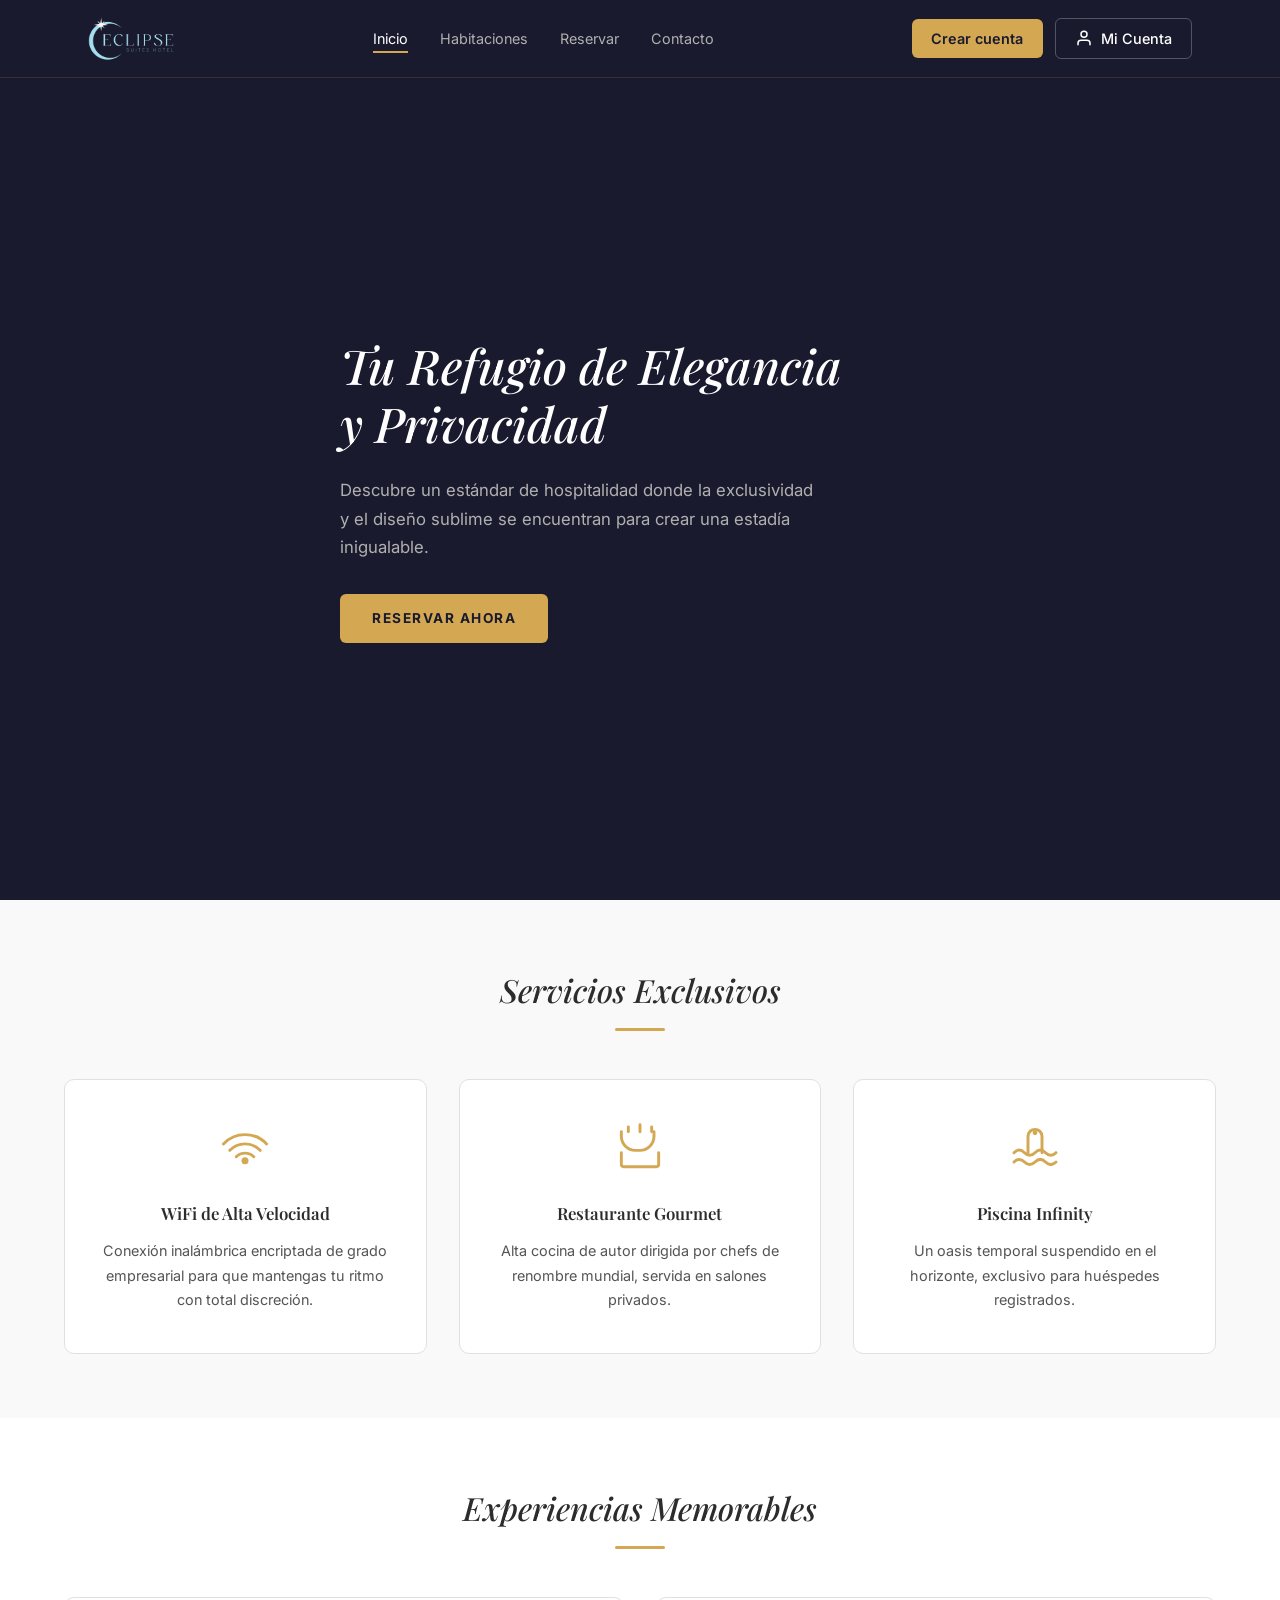
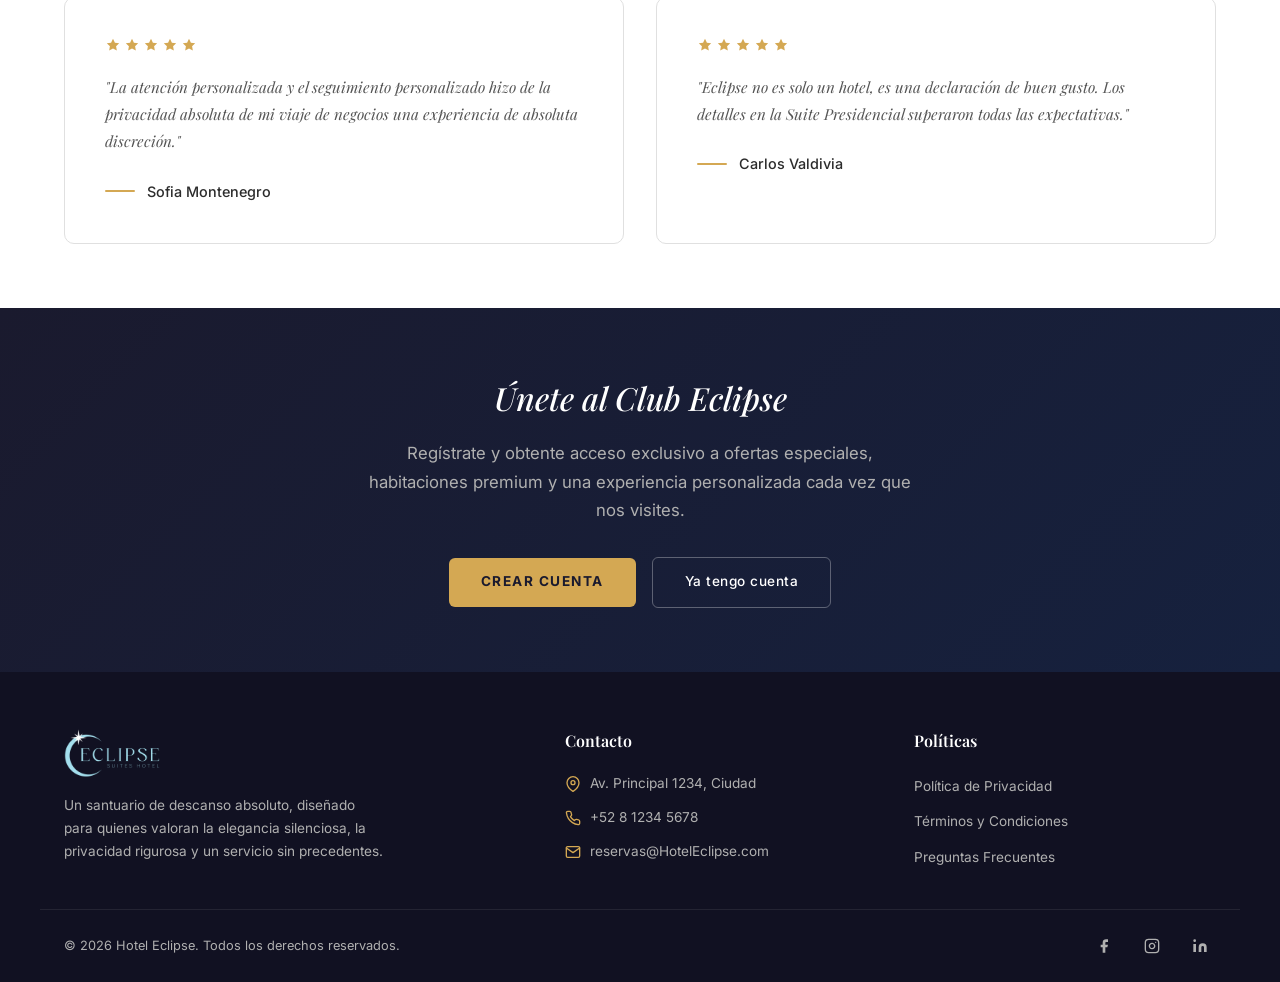
==== frontend/index.html @ 4c50db7a "Estructura de proyecto v.2" ====
<!DOCTYPE html>
<html lang="es">
<head>
    <meta charset="UTF-8">
    <meta name="viewport" content="width=device-width, initial-scale=1.0">
    <title>Hotel Eclipse - Tu Refugio de Elegancia</title>
    <link rel="preconnect" href="https://fonts.googleapis.com">
    <link rel="preconnect" href="https://fonts.gstatic.com" crossorigin>
    <link href="https://fonts.googleapis.com/css2?family=Inter:wght@300;400;500;600;700&family=Playfair+Display:ital,wght@0,400;0,500;0,600;0,700;1,400;1,500;1,600&display=swap" rel="stylesheet">
    <link rel="stylesheet" href="css/variables.css">
    <link rel="stylesheet" href="css/reset.css">
    <link rel="stylesheet" href="css/principal.css">
</head>
<body>

    <!-- HEADER -->
    <header class="header">
        <nav class="nav container">
            <a href="inicio.html" class="nav__logo">
                <img src="img/logo.webp" alt="Eclipse Suites Hotel" class="nav__logo-img">
            </a>

            <ul class="nav__menu">
                <li class="nav__item">
                    <a href="inicio.html" class="nav__link nav__link--activo">Inicio</a>
                </li>
                <li class="nav__item">
                    <a href="habitaciones.html" class="nav__link">Habitaciones</a>
                </li>
                <li class="nav__item">
                    <a href="reservar.html" class="nav__link">Reservar</a>
                </li>
                <li class="nav__item">
                    <a href="#contacto" class="nav__link">Contacto</a>
                </li>
            </ul>

            <div class="nav__acciones">
                <a href="registro.html" class="nav__btn-crear">Crear cuenta</a>
                <a href="iniciar-sesion.html" class="nav__cuenta">
                    <svg class="nav__cuenta-icono" viewBox="0 0 24 24" fill="none" stroke="currentColor" stroke-width="2" stroke-linecap="round" stroke-linejoin="round">
                        <path d="M20 21v-2a4 4 0 0 0-4-4H8a4 4 0 0 0-4 4v2"/>
                        <circle cx="12" cy="7" r="4"/>
                    </svg>
                    <span>Mi Cuenta</span>
                </a>
            </div>

            <button class="nav__hamburger" aria-label="Menu">
                <span></span>
                <span></span>
                <span></span>
            </button>
        </nav>
    </header>

    <!-- MAIN -->
    <main>

        <!-- HERO -->
        <section class="hero">
            <div class="hero__overlay"></div>
            <div class="hero__contenido container">
                <h1 class="hero__titulo">Tu Refugio de Elegancia<br>y Privacidad</h1>
                <p class="hero__subtitulo">
                    Descubre un estándar de hospitalidad donde la exclusividad y el diseño sublime se encuentran para crear una estadía inigualable.
                </p>
                <a href="reservar.html" class="hero__btn">RESERVAR AHORA</a>
            </div>
        </section>

        <!-- SERVICIOS -->
        <section class="servicios">
            <div class="container">
                <h2 class="seccion__titulo">Servicios Exclusivos</h2>

                <div class="servicios__grid">
                    <!-- WiFi -->
                    <div class="servicio__card">
                        <div class="servicio__icono">
                            <svg viewBox="0 0 48 48" fill="none" xmlns="http://www.w3.org/2000/svg">
                                <path d="M24 38a3 3 0 1 0 0-6 3 3 0 0 0 0 6z" fill="#d4a853"/>
                                <path d="M16.5 31.5a10.6 10.6 0 0 1 15 0" stroke="#d4a853" stroke-width="2.5" stroke-linecap="round"/>
                                <path d="M11 26a18 18 0 0 1 26 0" stroke="#d4a853" stroke-width="2.5" stroke-linecap="round"/>
                                <path d="M5.5 20.5a25.4 25.4 0 0 1 37 0" stroke="#d4a853" stroke-width="2.5" stroke-linecap="round"/>
                            </svg>
                        </div>
                        <h3 class="servicio__titulo">WiFi de Alta Velocidad</h3>
                        <p class="servicio__texto">Conexión inalámbrica encriptada de grado empresarial para que mantengas tu ritmo con total discreción.</p>
                    </div>

                    <!-- Restaurante -->
                    <div class="servicio__card">
                        <div class="servicio__icono">
                            <svg viewBox="0 0 48 48" fill="none" xmlns="http://www.w3.org/2000/svg">
                                <path d="M8 10v4c0 6.627 5.373 12 12 12h4c6.627 0 12-5.373 12-12v-4" stroke="#d4a853" stroke-width="2.5" stroke-linecap="round"/>
                                <path d="M14 10V6" stroke="#d4a853" stroke-width="2.5" stroke-linecap="round"/>
                                <path d="M24 10V4" stroke="#d4a853" stroke-width="2.5" stroke-linecap="round"/>
                                <path d="M34 10V6" stroke="#d4a853" stroke-width="2.5" stroke-linecap="round"/>
                                <path d="M8 28v10a2 2 0 0 0 2 2h28a2 2 0 0 0 2-2V28" stroke="#d4a853" stroke-width="2.5" stroke-linecap="round"/>
                            </svg>
                        </div>
                        <h3 class="servicio__titulo">Restaurante Gourmet</h3>
                        <p class="servicio__texto">Alta cocina de autor dirigida por chefs de renombre mundial, servida en salones privados.</p>
                    </div>

                    <!-- Piscina -->
                    <div class="servicio__card">
                        <div class="servicio__icono">
                            <svg viewBox="0 0 48 48" fill="none" xmlns="http://www.w3.org/2000/svg">
                                <path d="M6 28c3-3 6-3 9 0s6 3 9 0 6-3 9 0 6 3 9 0" stroke="#d4a853" stroke-width="2.5" stroke-linecap="round"/>
                                <path d="M6 36c3-3 6-3 9 0s6 3 9 0 6-3 9 0 6 3 9 0" stroke="#d4a853" stroke-width="2.5" stroke-linecap="round"/>
                                <path d="M18 28V14a6 6 0 0 1 12 0v14" stroke="#d4a853" stroke-width="2.5" stroke-linecap="round"/>
                                <circle cx="24" cy="11" r="2" fill="#d4a853"/>
                            </svg>
                        </div>
                        <h3 class="servicio__titulo">Piscina Infinity</h3>
                        <p class="servicio__texto">Un oasis temporal suspendido en el horizonte, exclusivo para huéspedes registrados.</p>
                    </div>
                </div>
            </div>
        </section>

        <!-- TESTIMONIOS -->
        <section class="testimonios">
            <div class="container">
                <h2 class="seccion__titulo">Experiencias Memorables</h2>

                <div class="testimonios__grid">
                    <div class="testimonio__card">
                        <div class="testimonio__estrellas">
                            <svg viewBox="0 0 20 20" fill="#d4a853"><path d="M10 1l2.39 4.84 5.34.78-3.87 3.77.91 5.33L10 13.27l-4.77 2.51.91-5.33L2.27 6.69l5.34-.78L10 1z"/></svg>
                            <svg viewBox="0 0 20 20" fill="#d4a853"><path d="M10 1l2.39 4.84 5.34.78-3.87 3.77.91 5.33L10 13.27l-4.77 2.51.91-5.33L2.27 6.69l5.34-.78L10 1z"/></svg>
                            <svg viewBox="0 0 20 20" fill="#d4a853"><path d="M10 1l2.39 4.84 5.34.78-3.87 3.77.91 5.33L10 13.27l-4.77 2.51.91-5.33L2.27 6.69l5.34-.78L10 1z"/></svg>
                            <svg viewBox="0 0 20 20" fill="#d4a853"><path d="M10 1l2.39 4.84 5.34.78-3.87 3.77.91 5.33L10 13.27l-4.77 2.51.91-5.33L2.27 6.69l5.34-.78L10 1z"/></svg>
                            <svg viewBox="0 0 20 20" fill="#d4a853"><path d="M10 1l2.39 4.84 5.34.78-3.87 3.77.91 5.33L10 13.27l-4.77 2.51.91-5.33L2.27 6.69l5.34-.78L10 1z"/></svg>
                        </div>
                        <p class="testimonio__cita">"La atención personalizada y el seguimiento personalizado hizo de la privacidad absoluta de mi viaje de negocios una experiencia de absoluta discreción."</p>
                        <div class="testimonio__autor">
                            <span class="testimonio__linea"></span>
                            <span class="testimonio__nombre">Sofia Montenegro</span>
                        </div>
                    </div>

                    <div class="testimonio__card">
                        <div class="testimonio__estrellas">
                            <svg viewBox="0 0 20 20" fill="#d4a853"><path d="M10 1l2.39 4.84 5.34.78-3.87 3.77.91 5.33L10 13.27l-4.77 2.51.91-5.33L2.27 6.69l5.34-.78L10 1z"/></svg>
                            <svg viewBox="0 0 20 20" fill="#d4a853"><path d="M10 1l2.39 4.84 5.34.78-3.87 3.77.91 5.33L10 13.27l-4.77 2.51.91-5.33L2.27 6.69l5.34-.78L10 1z"/></svg>
                            <svg viewBox="0 0 20 20" fill="#d4a853"><path d="M10 1l2.39 4.84 5.34.78-3.87 3.77.91 5.33L10 13.27l-4.77 2.51.91-5.33L2.27 6.69l5.34-.78L10 1z"/></svg>
                            <svg viewBox="0 0 20 20" fill="#d4a853"><path d="M10 1l2.39 4.84 5.34.78-3.87 3.77.91 5.33L10 13.27l-4.77 2.51.91-5.33L2.27 6.69l5.34-.78L10 1z"/></svg>
                            <svg viewBox="0 0 20 20" fill="#d4a853"><path d="M10 1l2.39 4.84 5.34.78-3.87 3.77.91 5.33L10 13.27l-4.77 2.51.91-5.33L2.27 6.69l5.34-.78L10 1z"/></svg>
                        </div>
                        <p class="testimonio__cita">"Eclipse no es solo un hotel, es una declaración de buen gusto. Los detalles en la Suite Presidencial superaron todas las expectativas."</p>
                        <div class="testimonio__autor">
                            <span class="testimonio__linea"></span>
                            <span class="testimonio__nombre">Carlos Valdivia</span>
                        </div>
                    </div>
                </div>
            </div>
        </section>

        <!-- CTA REGISTRO -->
        <section class="cta-registro">
            <div class="container cta-registro__contenido">
                <h2 class="cta-registro__titulo">Únete al Club Eclipse</h2>
                <p class="cta-registro__texto">Regístrate y obtente acceso exclusivo a ofertas especiales, habitaciones premium y una experiencia personalizada cada vez que nos visites.</p>
                <div class="cta-registro__botones">
                    <a href="registro.html" class="hero__btn">CREAR CUENTA</a>
                    <a href="iniciar-sesion.html" class="cta-registro__btn-secundario">Ya tengo cuenta</a>
                </div>
            </div>
        </section>

    </main>

    <!-- FOOTER -->
    <footer class="footer">
        <div class="footer__contenido container">
            <div class="footer__col footer__brand">
                <a href="inicio.html" class="footer__logo">
                    <img src="img/logo.webp" alt="Eclipse Suites Hotel" class="footer__logo-img">
                </a>
                <p class="footer__descripcion">Un santuario de descanso absoluto, diseñado para quienes valoran la elegancia silenciosa, la privacidad rigurosa y un servicio sin precedentes.</p>
            </div>

            <div class="footer__col">
                <h4 class="footer__titulo">Contacto</h4>
                <ul class="footer__lista">
                    <li class="footer__item">
                        <svg class="footer__item-icono" viewBox="0 0 24 24" fill="none" stroke="#d4a853" stroke-width="2" stroke-linecap="round" stroke-linejoin="round"><path d="M21 10c0 7-9 13-9 13s-9-6-9-13a9 9 0 0 1 18 0z"/><circle cx="12" cy="10" r="3"/></svg>
                        <span>Av. Principal 1234, Ciudad</span>
                    </li>
                    <li class="footer__item">
                        <svg class="footer__item-icono" viewBox="0 0 24 24" fill="none" stroke="#d4a853" stroke-width="2" stroke-linecap="round" stroke-linejoin="round"><path d="M22 16.92v3a2 2 0 0 1-2.18 2 19.79 19.79 0 0 1-8.63-3.07 19.5 19.5 0 0 1-6-6 19.79 19.79 0 0 1-3.07-8.67A2 2 0 0 1 4.11 2h3a2 2 0 0 1 2 1.72c.127.96.361 1.903.7 2.81a2 2 0 0 1-.45 2.11L8.09 9.91a16 16 0 0 0 6 6l1.27-1.27a2 2 0 0 1 2.11-.45c.907.339 1.85.573 2.81.7A2 2 0 0 1 22 16.92z"/></svg>
                        <span>+52 8 1234 5678</span>
                    </li>
                    <li class="footer__item">
                        <svg class="footer__item-icono" viewBox="0 0 24 24" fill="none" stroke="#d4a853" stroke-width="2" stroke-linecap="round" stroke-linejoin="round"><path d="M4 4h16c1.1 0 2 .9 2 2v12c0 1.1-.9 2-2 2H4c-1.1 0-2-.9-2-2V6c0-1.1.9-2 2-2z"/><polyline points="22,6 12,13 2,6"/></svg>
                        <span>reservas@HotelEclipse.com</span>
                    </li>
                </ul>
            </div>

            <div class="footer__col">
                <h4 class="footer__titulo">Políticas</h4>
                <ul class="footer__lista footer__lista--links">
                    <li><a href="#" class="footer__link">Política de Privacidad</a></li>
                    <li><a href="#" class="footer__link">Términos y Condiciones</a></li>
                    <li><a href="#" class="footer__link">Preguntas Frecuentes</a></li>
                </ul>
            </div>
        </div>

        <div class="footer__bottom container">
            <p class="footer__copyright">&copy; 2026 Hotel Eclipse. Todos los derechos reservados.</p>
            <div class="footer__redes">
                <a href="#" class="footer__redes-link" aria-label="Facebook">
                    <svg viewBox="0 0 24 24" fill="currentColor"><path d="M18 2h-3a5 5 0 0 0-5 5v3H7v4h3v8h4v-8h3l1-4h-4V7a1 1 0 0 1 1-1h3z"/></svg>
                </a>
                <a href="#" class="footer__redes-link" aria-label="Instagram">
                    <svg viewBox="0 0 24 24" fill="none" stroke="currentColor" stroke-width="2" stroke-linecap="round" stroke-linejoin="round"><rect x="2" y="2" width="20" height="20" rx="5" ry="5"/><path d="M16 11.37A4 4 0 1 1 12.63 8 4 4 0 0 1 16 11.37z"/><line x1="17.5" y1="6.5" x2="17.51" y2="6.5"/></svg>
                </a>
                <a href="#" class="footer__redes-link" aria-label="LinkedIn">
                    <svg viewBox="0 0 24 24" fill="currentColor"><path d="M16 8a6 6 0 0 1 6 6v7h-4v-7a2 2 0 0 0-2-2 2 2 0 0 0-2 2v7h-4v-7a6 6 0 0 1 6-6z"/><rect x="2" y="9" width="4" height="12"/><circle cx="4" cy="4" r="2"/></svg>
                </a>
            </div>
        </div>
    </footer>

    <script src="js/principal.js"></script>
</body>
</html>
---- frontend/css/variables.css ----
:root {
    /* Colores principales */
    --color-primario: #d4a853;
    --color-primario-hover: #c49a45;
    --color-oscuro: #1a1a2e;
    --color-oscuro-footer: #111122;
    --color-hero-overlay: rgba(0, 0, 0, 0.45);

    /* Colores de texto */
    --color-texto: #ffffff;
    --color-texto-secundario: #b0b0b0;
    --color-texto-oscuro: #2c2c2c;
    --color-texto-cita: #555555;

    /* Colores de fondo */
    --color-fondo-claro: #f9f9f9;
    --color-fondo-card: #ffffff;
    --color-fondo-hero: #1a1a2e;

    /* Bordes */
    --color-borde: #e8e8e8;
    --color-borde-card: #e0e0e0;

    /* Tipografías */
    --font-titulos: 'Playfair Display', Georgia, 'Times New Roman', serif;
    --font-body: 'Inter', 'Segoe UI', Tahoma, sans-serif;

    /* Tamaños de fuente */
    --fs-hero-titulo: 3rem;
    --fs-hero-subtitulo: 1.05rem;
    --fs-seccion-titulo: 2rem;
    --fs-card-titulo: 1.05rem;
    --fs-card-texto: 0.9rem;
    --fs-nav: 0.9rem;
    --fs-footer-titulo: 1rem;
    --fs-footer-texto: 0.85rem;
    --fs-copyright: 0.8rem;

    /* Espaciados */
    --espaciado-seccion: 4rem 0;
    --espaciado-header: 1rem 3rem;
    --espaciado-footer: 3rem 2rem 1.5rem;

    /* Sombras */
    --sombra-card: 0 2px 12px rgba(0, 0, 0, 0.06);
    --sombra-card-hover: 0 6px 20px rgba(0, 0, 0, 0.1);

    /* Border radius */
    --radius-boton: 6px;
    --radius-card: 10px;

    /* Transiciones */
    --transition: all 0.3s ease;

    /* Breakpoints */
    --bp-mobile: 480px;
    --bp-tablet: 768px;
    --bp-desktop: 1024px;
    --bp-desktop-lg: 1200px;
}
---- frontend/css/principal.css ----
/* ========================================
   ESTILOS GENERALES
   ======================================== */

html {
    scroll-behavior: smooth;
}
body {
    font-family: var(--font-body);
    color: var(--color-texto-oscuro);
    background-color: #ffffff;
}

.container {
    width: 100%;
    max-width: 1200px;
    margin: 0 auto;
    padding: 0 1.5rem;
}

/* ========================================
   HEADER / NAV
   ======================================== */

.header {
    position: fixed;
    top: 0;
    left: 0;
    width: 100%;
    z-index: 1000;
    background-color: var(--color-oscuro);
    border-bottom: 1px solid rgba(212, 168, 83, 0.15);
}

.nav {
    display: flex;
    align-items: center;
    justify-content: space-between;
    padding: var(--espaciado-header);
    gap: 2rem;
}

.nav__logo {
    display: flex;
    align-items: center;
    gap: 0.6rem;
    flex-shrink: 0;
}

.nav__logo-img {
    height: 45px;
    width: auto;
    object-fit: contain;
}

.nav__logo-texto {
    font-family: var(--font-titulos);
    font-size: 1.25rem;
    font-weight: 600;
    color: var(--color-texto);
    letter-spacing: 2px;
}

.nav__menu {
    display: flex;
    align-items: center;
    gap: 2rem;
}

.nav__link {
    font-size: var(--fs-nav);
    font-weight: 400;
    color: var(--color-texto-secundario);
    transition: var(--transition);
    position: relative;
    padding: 0.25rem 0;
}

.nav__link::after {
    content: '';
    position: absolute;
    bottom: -2px;
    left: 0;
    width: 0;
    height: 2px;
    background-color: var(--color-primario);
    transition: var(--transition);
}

.nav__link:hover,
.nav__link--activo {
    color: var(--color-texto);
}

.nav__link:hover::after,
.nav__link--activo::after {
    width: 100%;
}

.nav__cuenta {
    display: flex;
    align-items: center;
    gap: 0.5rem;
    padding: 0.5rem 1.2rem;
    border: 1px solid rgba(255, 255, 255, 0.25);
    border-radius: var(--radius-boton);
    color: var(--color-texto);
    font-size: var(--fs-nav);
    font-weight: 500;
    transition: var(--transition);
    flex-shrink: 0;
}

.nav__cuenta:hover {
    background-color: rgba(255, 255, 255, 0.08);
    border-color: var(--color-primario);
}

.nav__cuenta-icono {
    width: 18px;
    height: 18px;
}

.nav__acciones {
    display: flex;
    align-items: center;
    gap: 0.75rem;
    flex-shrink: 0;
}

.nav__btn-crear {
    padding: 0.5rem 1.2rem;
    background-color: var(--color-primario);
    color: var(--color-oscuro);
    font-size: var(--fs-nav);
    font-weight: 600;
    border-radius: var(--radius-boton);
    transition: var(--transition);
}

.nav__btn-crear:hover {
    background-color: var(--color-primario-hover);
    transform: translateY(-1px);
}

.nav__hamburger {
    display: none;
    flex-direction: column;
    gap: 5px;
    padding: 0.5rem;
}

.nav__hamburger span {
    display: block;
    width: 24px;
    height: 2px;
    background-color: var(--color-texto);
    border-radius: 2px;
    transition: var(--transition);
}

/* ========================================
   HERO
   ======================================== */

.hero {
    position: relative;
    min-height: 100vh;
    display: flex;
    align-items: center;
    background: url('https://images.unsplash.com/photo-1566073771259-6a8506099945?w=1600&q=80') center/cover no-repeat;
    background-color: var(--color-fondo-hero);
    padding-top: 80px;
}

.hero__overlay {
    position: absolute;
    inset: 0;
    background: linear-gradient(
        135deg,
        rgba(26, 26, 46, 0.75) 0%,
        rgba(26, 26, 46, 0.50) 50%,
        rgba(26, 26, 46, 0.30) 100%
    );
    z-index: 1;
}

.hero__contenido {
    position: relative;
    z-index: 2;
    max-width: 600px;
    padding: 4rem 0;
}

.hero__titulo {
    font-family: var(--font-titulos);
    font-size: var(--fs-hero-titulo);
    font-weight: 500;
    font-style: italic;
    color: var(--color-texto);
    line-height: 1.2;
    margin-bottom: 1.5rem;
}

.hero__subtitulo {
    font-size: var(--fs-hero-subtitulo);
    color: var(--color-texto-secundario);
    line-height: 1.7;
    margin-bottom: 2rem;
    max-width: 480px;
}

.hero__btn {
    display: inline-block;
    padding: 0.85rem 2rem;
    background-color: var(--color-primario);
    color: var(--color-oscuro);
    font-size: 0.85rem;
    font-weight: 700;
    letter-spacing: 1.5px;
    border-radius: var(--radius-boton);
    transition: var(--transition);
    text-transform: uppercase;
}

.hero__btn:hover {
    background-color: var(--color-primario-hover);
    transform: translateY(-2px);
    box-shadow: 0 6px 20px rgba(212, 168, 83, 0.35);
}

/* ========================================
   SECCIONES COMUNES
   ======================================== */

.seccion__titulo {
    font-family: var(--font-titulos);
    font-size: var(--fs-seccion-titulo);
    font-weight: 500;
    font-style: italic;
    color: var(--color-texto-oscuro);
    text-align: center;
    margin-bottom: 3rem;
    position: relative;
    padding-bottom: 1rem;
}

.seccion__titulo::after {
    content: '';
    position: absolute;
    bottom: 0;
    left: 50%;
    transform: translateX(-50%);
    width: 50px;
    height: 3px;
    background-color: var(--color-primario);
    border-radius: 2px;
}

/* ========================================
   SERVICIOS
   ======================================== */

.servicios {
    padding: var(--espaciado-seccion);
    background-color: var(--color-fondo-claro);
}

.servicios__grid {
    display: grid;
    grid-template-columns: repeat(3, 1fr);
    gap: 2rem;
}

.servicio__card {
    background-color: var(--color-fondo-card);
    border: 1px solid var(--color-borde-card);
    border-radius: var(--radius-card);
    padding: 2.5rem 2rem;
    text-align: center;
    transition: var(--transition);
}

.servicio__card:hover {
    box-shadow: var(--sombra-card-hover);
    transform: translateY(-4px);
}

.servicio__icono {
    width: 56px;
    height: 56px;
    margin: 0 auto 1.5rem;
}

.servicio__icono svg {
    width: 100%;
    height: 100%;
}

.servicio__titulo {
    font-family: var(--font-titulos);
    font-size: var(--fs-card-titulo);
    font-weight: 600;
    color: var(--color-texto-oscuro);
    margin-bottom: 0.75rem;
}

.servicio__texto {
    font-size: var(--fs-card-texto);
    color: var(--color-texto-cita);
    line-height: 1.7;
}

/* ========================================
   TESTIMONIOS
   ======================================== */

.testimonios {
    padding: var(--espaciado-seccion);
    background-color: #ffffff;
}

.testimonios__grid {
    display: grid;
    grid-template-columns: repeat(2, 1fr);
    gap: 2rem;
}

.testimonio__card {
    background-color: var(--color-fondo-card);
    border: 1px solid var(--color-borde-card);
    border-radius: var(--radius-card);
    padding: 2.5rem;
    transition: var(--transition);
}

.testimonio__card:hover {
    box-shadow: var(--sombra-card-hover);
}

.testimonio__estrellas {
    display: flex;
    gap: 3px;
    margin-bottom: 1.25rem;
}

.testimonio__estrellas svg {
    width: 16px;
    height: 16px;
}

.testimonio__cita {
    font-family: var(--font-titulos);
    font-size: 0.95rem;
    font-style: italic;
    color: var(--color-texto-cita);
    line-height: 1.8;
    margin-bottom: 1.5rem;
}

.testimonio__autor {
    display: flex;
    align-items: center;
    gap: 0.75rem;
}

.testimonio__linea {
    display: block;
    width: 30px;
    height: 2px;
    background-color: var(--color-primario);
    border-radius: 2px;
}

.testimonio__nombre {
    font-size: 0.9rem;
    font-weight: 500;
    color: var(--color-texto-oscuro);
}

/* ========================================
   FOOTER
   ======================================== */

.footer {
    background-color: var(--color-oscuro-footer);
    padding-top: 3.5rem;
}

.footer__contenido {
    display: grid;
    grid-template-columns: 1.5fr 1fr 1fr;
    gap: 3rem;
    padding-bottom: 2.5rem;
    border-bottom: 1px solid rgba(255, 255, 255, 0.08);
}

.footer__logo {
    display: flex;
    align-items: center;
    gap: 0.5rem;
    margin-bottom: 1rem;
}

.footer__logo-img {
    height: 50px;
    width: auto;
    object-fit: contain;
}

.footer__logo-texto {
    font-family: var(--font-titulos);
    font-size: 1.1rem;
    font-weight: 600;
    color: var(--color-texto);
    letter-spacing: 2px;
}

.footer__descripcion {
    font-size: var(--fs-footer-texto);
    color: var(--color-texto-secundario);
    line-height: 1.7;
    max-width: 320px;
}

.footer__titulo {
    font-family: var(--font-titulos);
    font-size: var(--fs-footer-titulo);
    font-weight: 600;
    color: var(--color-texto);
    margin-bottom: 1.25rem;
}

.footer__lista {
    display: flex;
    flex-direction: column;
    gap: 0.75rem;
}

.footer__item {
    display: flex;
    align-items: flex-start;
    gap: 0.6rem;
    font-size: var(--fs-footer-texto);
    color: var(--color-texto-secundario);
}

.footer__item-icono {
    width: 16px;
    height: 16px;
    flex-shrink: 0;
    margin-top: 3px;
}

.footer__lista--links {
    gap: 0.6rem;
}

.footer__link {
    font-size: var(--fs-footer-texto);
    color: var(--color-texto-secundario);
    transition: var(--transition);
}

.footer__link:hover {
    color: var(--color-primario);
}

.footer__bottom {
    display: flex;
    align-items: center;
    justify-content: space-between;
    padding: 1.25rem 1.5rem;
}

.footer__copyright {
    font-size: var(--fs-copyright);
    color: var(--color-texto-secundario);
}

.footer__redes {
    display: flex;
    gap: 1rem;
}

.footer__redes-link {
    display: flex;
    align-items: center;
    justify-content: center;
    width: 32px;
    height: 32px;
    border-radius: 50%;
    color: var(--color-texto-secundario);
    transition: var(--transition);
}

.footer__redes-link svg {
    width: 16px;
    height: 16px;
}

.footer__redes-link:hover {
    color: var(--color-primario);
    background-color: rgba(255, 255, 255, 0.05);
}

/* ========================================
   CTA REGISTRO
   ======================================== */

.cta-registro {
    padding: var(--espaciado-seccion);
    background: linear-gradient(135deg, var(--color-oscuro) 0%, #16213e 100%);
    text-align: center;
}

.cta-registro__contenido {
    max-width: 600px;
}

.cta-registro__titulo {
    font-family: var(--font-titulos);
    font-size: var(--fs-seccion-titulo);
    font-weight: 500;
    font-style: italic;
    color: var(--color-texto);
    margin-bottom: 1rem;
}

.cta-registro__texto {
    font-size: var(--fs-hero-subtitulo);
    color: var(--color-texto-secundario);
    line-height: 1.7;
    margin-bottom: 2rem;
}

.cta-registro__botones {
    display: flex;
    align-items: center;
    justify-content: center;
    gap: 1rem;
    flex-wrap: wrap;
}

.cta-registro__btn-secundario {
    display: inline-block;
    padding: 0.85rem 2rem;
    border: 1px solid rgba(255, 255, 255, 0.3);
    color: var(--color-texto);
    font-size: 0.85rem;
    font-weight: 500;
    letter-spacing: 0.5px;
    border-radius: var(--radius-boton);
    transition: var(--transition);
}

.cta-registro__btn-secundario:hover {
    background-color: rgba(255, 255, 255, 0.08);
    border-color: var(--color-primario);
    color: var(--color-primario);
}

/* ========================================
   RESPONSIVE
   ======================================== */

@media (max-width: 1024px) {
    .servicios__grid {
        grid-template-columns: repeat(2, 1fr);
    }

    .footer__contenido {
        grid-template-columns: 1fr 1fr;
    }

    .footer__brand {
        grid-column: 1 / -1;
    }
}

@media (max-width: 768px) {
    :root {
        --fs-hero-titulo: 2.2rem;
        --fs-seccion-titulo: 1.6rem;
        --espaciado-seccion: 3rem 0;
    }

    .nav__menu {
        position: fixed;
        top: 0;
        right: -100%;
        width: 70%;
        max-width: 300px;
        height: 100vh;
        background-color: var(--color-oscuro);
        flex-direction: column;
        justify-content: center;
        align-items: center;
        gap: 2.5rem;
        transition: right 0.4s ease;
        z-index: 1001;
        box-shadow: -4px 0 20px rgba(0, 0, 0, 0.3);
    }

    .nav__menu--activo {
        right: 0;
    }

    .nav__link {
        font-size: 1.1rem;
    }

    .nav__cuenta {
        display: none;
    }

    .nav__acciones {
        display: none;
    }

    .nav__hamburger {
        display: flex;
        z-index: 1002;
    }

    .nav__overlay {
        display: none;
        position: fixed;
        inset: 0;
        background-color: rgba(0, 0, 0, 0.5);
        z-index: 1000;
    }

    .nav__overlay--activo {
        display: block;
    }

    .nav__hamburger--activo span:nth-child(1) {
        transform: rotate(45deg) translate(5px, 5px);
    }

    .nav__hamburger--activo span:nth-child(2) {
        opacity: 0;
    }

    .nav__hamburger--activo span:nth-child(3) {
        transform: rotate(-45deg) translate(5px, -5px);
    }

    .hero {
        min-height: 85vh;
    }

    .hero__contenido {
        padding: 3rem 0;
    }

    .servicios__grid {
        grid-template-columns: 1fr;
    }

    .testimonios__grid {
        grid-template-columns: 1fr;
    }

    .footer__contenido {
        grid-template-columns: 1fr;
        gap: 2rem;
    }

    .footer__bottom {
        flex-direction: column;
        gap: 1rem;
        text-align: center;
    }
}

@media (max-width: 480px) {
    :root {
        --fs-hero-titulo: 1.8rem;
        --fs-hero-subtitulo: 0.95rem;
        --espaciado-header: 0.8rem 1rem;
    }

    .nav {
        padding: var(--espaciado-header);
    }

    .nav__logo-img {
        height: 35px;
    }

    .hero__btn {
        width: 100%;
        text-align: center;
    }

    .cta-registro__botones {
        flex-direction: column;
    }

    .cta-registro__botones .hero__btn,
    .cta-registro__btn-secundario {
        width: 100%;
        text-align: center;
    }

    .servicio__card {
        padding: 2rem 1.5rem;
    }

    .testimonio__card {
        padding: 2rem 1.5rem;
    }
}
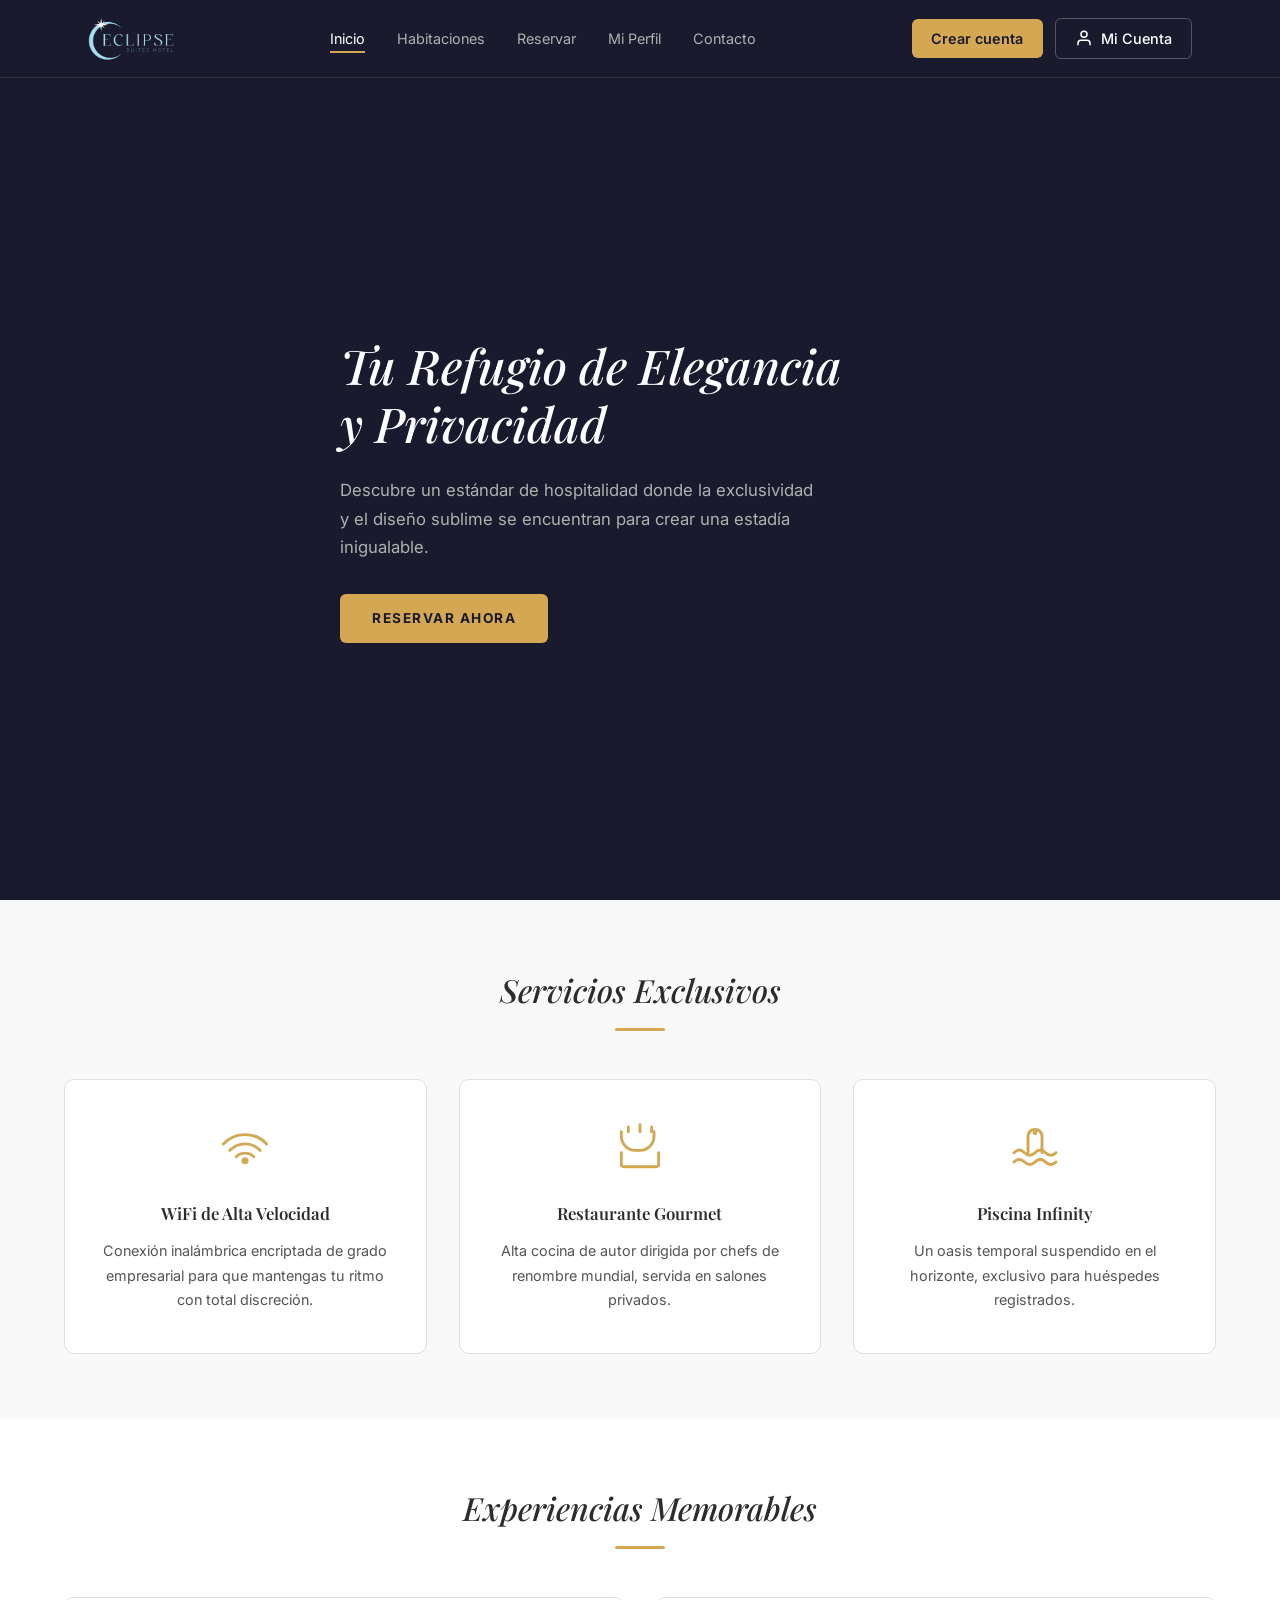
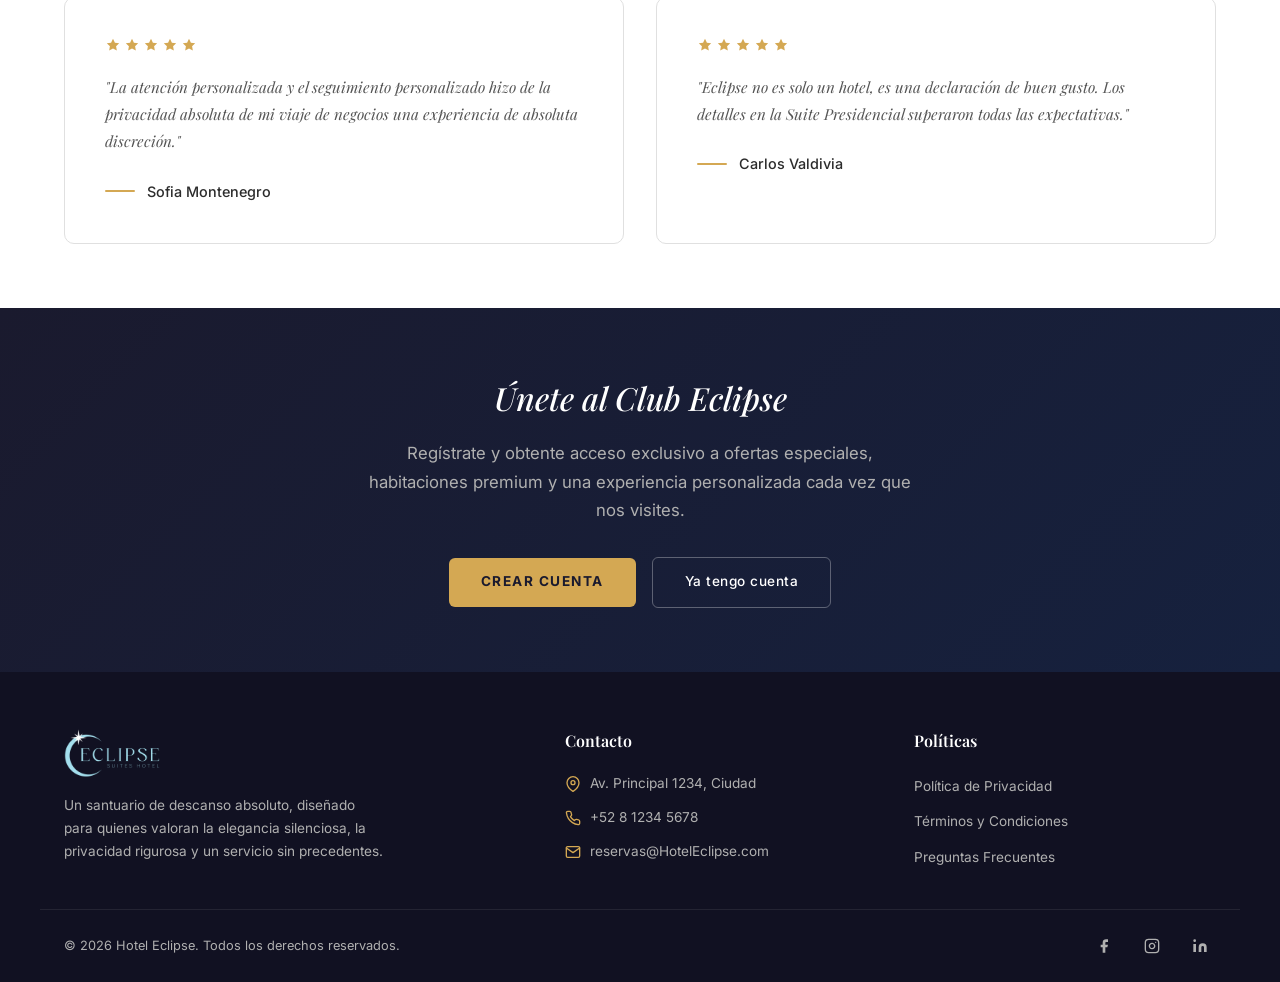
==== commit cb890375: "mejora en perfil y precios" ====
--- a/frontend/index.html
+++ b/frontend/index.html
@@ -7,28 +7,31 @@
     <link rel="preconnect" href="https://fonts.googleapis.com">
     <link rel="preconnect" href="https://fonts.gstatic.com" crossorigin>
     <link href="https://fonts.googleapis.com/css2?family=Inter:wght@300;400;500;600;700&family=Playfair+Display:ital,wght@0,400;0,500;0,600;0,700;1,400;1,500;1,600&display=swap" rel="stylesheet">
-    <link rel="stylesheet" href="css/variables.css">
-    <link rel="stylesheet" href="css/reset.css">
-    <link rel="stylesheet" href="css/principal.css">
+    <link rel="stylesheet" href="css/variables.css?v=6">
+    <link rel="stylesheet" href="css/reset.css?v=6">
+    <link rel="stylesheet" href="css/principal.css?v=6">
 </head>
 <body>
 
     <!-- HEADER -->
     <header class="header">
         <nav class="nav container">
-            <a href="inicio.html" class="nav__logo">
+            <a href="index.html" class="nav__logo">
                 <img src="img/logo.webp" alt="Eclipse Suites Hotel" class="nav__logo-img">
             </a>
 
             <ul class="nav__menu">
                 <li class="nav__item">
-                    <a href="inicio.html" class="nav__link nav__link--activo">Inicio</a>
+                    <a href="index.html" class="nav__link nav__link--activo">Inicio</a>
                 </li>
                 <li class="nav__item">
                     <a href="habitaciones.html" class="nav__link">Habitaciones</a>
                 </li>
                 <li class="nav__item">
                     <a href="reservar.html" class="nav__link">Reservar</a>
+                </li>
+                <li class="nav__item">
+                    <a href="perfil.html" class="nav__link">Mi Perfil</a>
                 </li>
                 <li class="nav__item">
                     <a href="#contacto" class="nav__link">Contacto</a>
@@ -37,7 +40,7 @@
 
             <div class="nav__acciones">
                 <a href="registro.html" class="nav__btn-crear">Crear cuenta</a>
-                <a href="iniciar-sesion.html" class="nav__cuenta">
+                <a href="perfil.html" class="nav__cuenta">
                     <svg class="nav__cuenta-icono" viewBox="0 0 24 24" fill="none" stroke="currentColor" stroke-width="2" stroke-linecap="round" stroke-linejoin="round">
                         <path d="M20 21v-2a4 4 0 0 0-4-4H8a4 4 0 0 0-4 4v2"/>
                         <circle cx="12" cy="7" r="4"/>
@@ -175,10 +178,10 @@
     </main>
 
     <!-- FOOTER -->
-    <footer class="footer">
+    <footer class="footer" id="contacto">
         <div class="footer__contenido container">
             <div class="footer__col footer__brand">
-                <a href="inicio.html" class="footer__logo">
+                <a href="index.html" class="footer__logo">
                     <img src="img/logo.webp" alt="Eclipse Suites Hotel" class="footer__logo-img">
                 </a>
                 <p class="footer__descripcion">Un santuario de descanso absoluto, diseñado para quienes valoran la elegancia silenciosa, la privacidad rigurosa y un servicio sin precedentes.</p>
@@ -228,6 +231,7 @@
         </div>
     </footer>
 
-    <script src="js/principal.js"></script>
+    <script src="js/session.js?v=6"></script>
+    <script src="js/principal.js?v=6"></script>
 </body>
 </html>
--- a/frontend/css/principal.css
+++ b/frontend/css/principal.css
@@ -141,6 +141,39 @@
 .nav__btn-crear:hover {
     background-color: var(--color-primario-hover);
     transform: translateY(-1px);
+}
+
+.nav__cuenta--usuario {
+    max-width: 190px;
+}
+
+.nav__cuenta--usuario span {
+    overflow: hidden;
+    text-overflow: ellipsis;
+    white-space: nowrap;
+}
+
+.nav__btn-salir {
+    padding: 0.5rem 1rem;
+    border: 1px solid rgba(255, 255, 255, 0.25);
+    border-radius: var(--radius-boton);
+    background: transparent;
+    color: var(--color-texto-secundario);
+    font-size: var(--fs-nav);
+    font-weight: 500;
+    cursor: pointer;
+    transition: var(--transition);
+}
+
+.nav__btn-salir:hover {
+    border-color: var(--color-primario);
+    color: var(--color-primario);
+}
+
+.nav__item--cuenta {
+    display: none;
+    width: 100%;
+    text-align: center;
 }
 
 .nav__hamburger {
@@ -623,6 +656,12 @@
         z-index: 1002;
     }
 
+    .nav__item--cuenta {
+        display: block;
+        width: auto;
+        text-align: center;
+    }
+
     .nav__overlay {
         display: none;
         position: fixed;
